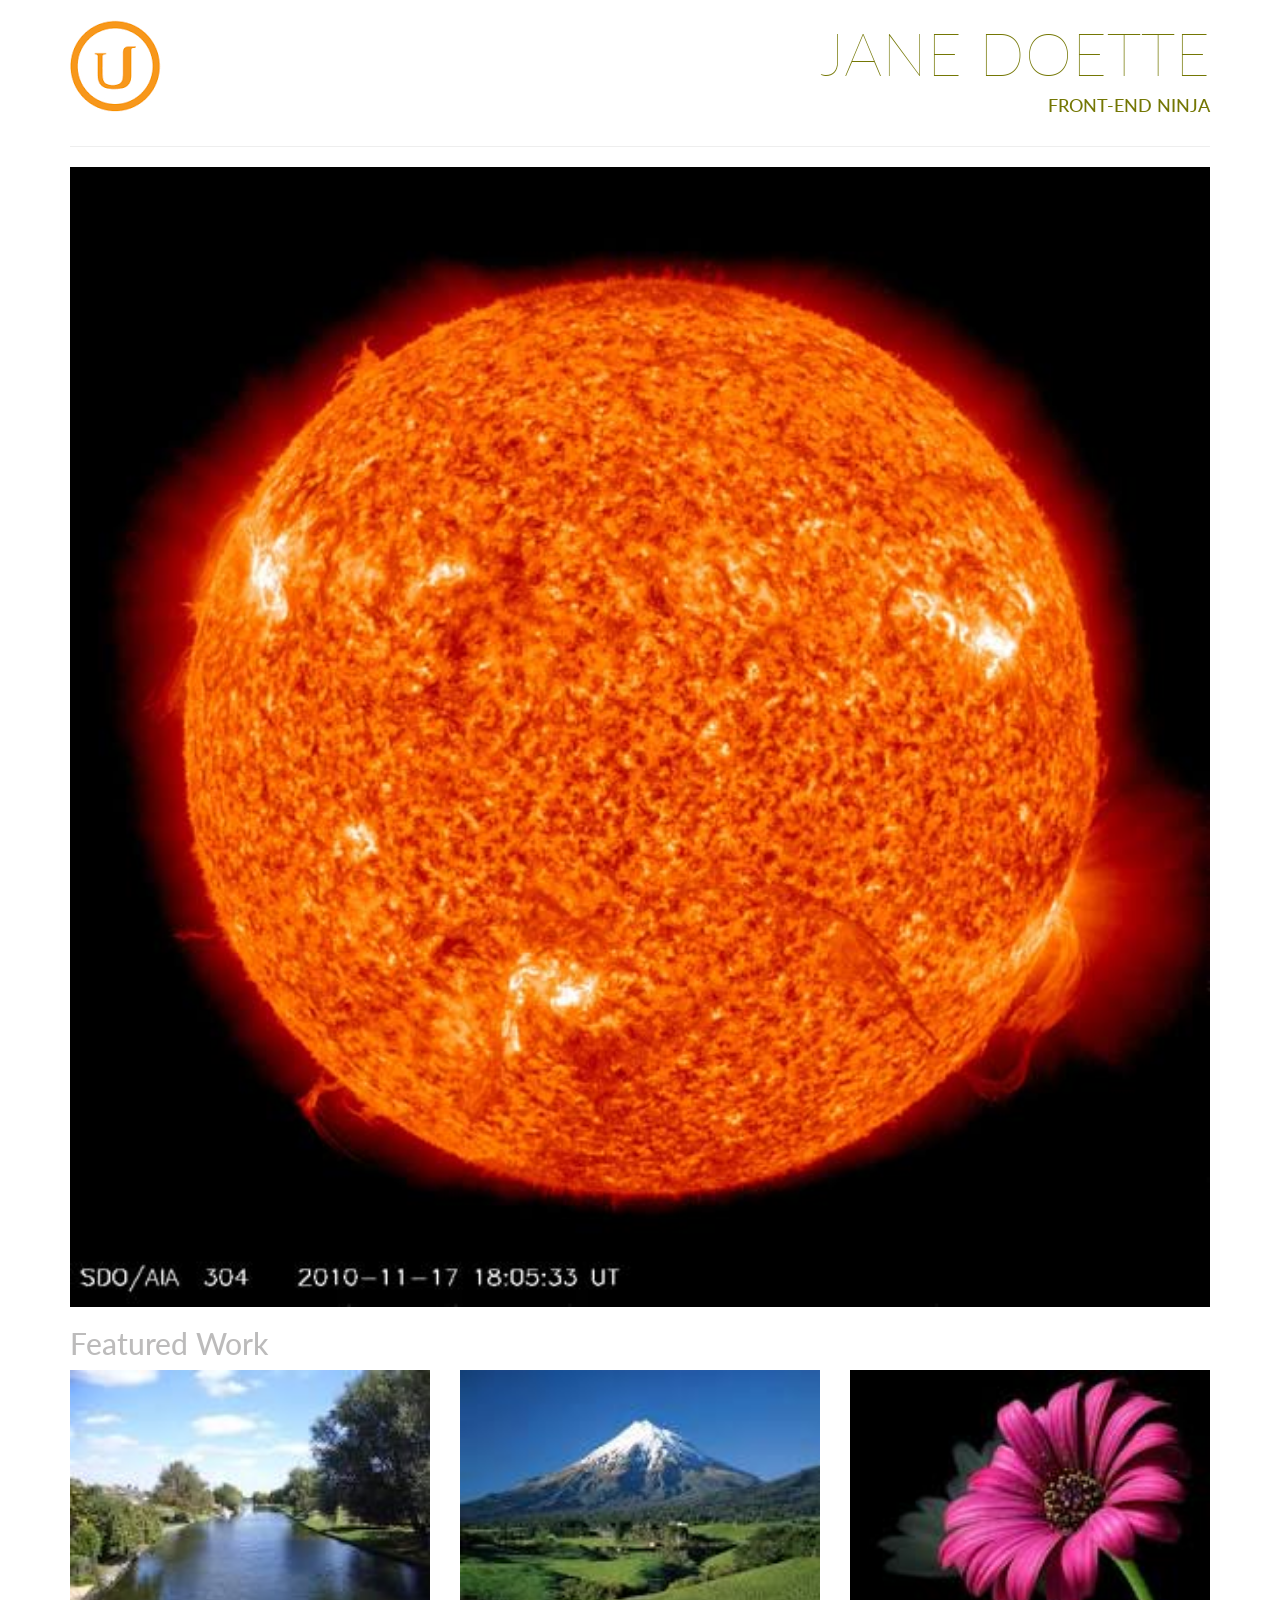
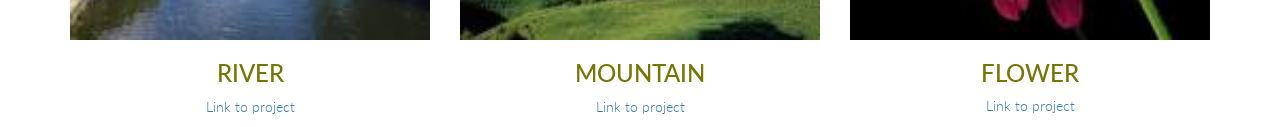
==== Intro to html and css/index.html @ af129026 "Html & Css assignment done" ====
<!DOCTYPE html>
<html lang="en">
    <head>
        <meta charset="utf-8">
        <meta http-equiv="X-UA-Compatible" content="IE-edge">
        <meta name="viewport" content="width=device-width, initial-scale=1">
        <title>Nature Portfolio</title>
        <link rel="stylesheet" href="css/bootstrap.min.css">
        <link rel="stylesheet" href="css/stylesnature.css">
        <script language="javascript" type="text/javascript" src="js/bootstrap.min.js"></script>
        <script type="text/javascript" src="http://ajax.googleapis.com/ajax/libs/jquery/1.7.1/jquery.min.js"></script>

        <link href='https://fonts.googleapis.com/css?family=Lato:300' rel='stylesheet' type='text/css'>
    </head>
    <body>
        <div class="container">
            <div class="row">
                <div class="col-md-6">
		  <img class="title-logo"src="images/logo.jpg" alt="udacity logo">
                </div>
                <div class="col-md-6 text-right text-uppercase">
                    <h1 class="title-super text-thin">Jane Doette</h1>
                    <h4>Front-end Ninja</h4>
                </div>
            </div>
            <div class="row">
                <div class="col-md-12">
                    <hr>
		        </div>
	        </div>
	        <div class="row">
		        <div class="col-md-12">
                    <img class="img-responsive" src="images/sun.jpg" width="100%" alt="main sun image">
                </div>
            </div>
            <div class="row">
                <div class="col-md-12">
                    <h2 class="text-muted">Featured Work</h2>
                </div>
            </div>
            <div class="row text-center">
                <div class="col-md-4">
                    <img class="img-responsive" width="100%" src="images/river.jpg" alt="river image">
                    <h3 class="text-uppercase">River</h3>
                    <p><a href="http://github.com">Link to project</a></p>
                </div>
                <div class="col-md-4">
                    <img class="img-responsive" width="100%" src="images/mountain.jpg" alt="mountain image">
                    <h3 class="text-uppercase">Mountain</h3>
                    <p><a href="http://github.com">Link to project</a></p>
                </div>
                <div class="col-md-4">
                    <img class="img-responsive" width="100%" src="images/flower.jpg" alt="flower image">
                    <h3 class="text-uppercase">Flower</h3>
                    <p><a href="http://github.com">Link to project</a></p>
                </div>
                
            </div>
        </div>
    </body>
</html>
---- Intro to html and css/css/stylesnature.css ----
body{
	font-family: 'Lato', sans-serif;
	color: #747704;
	font-weight: 300;
}
.text-muted {
	color: #bcbbbb;
}
.text-thin{
    font-weight: 100;
}
.title-super{
	font-size: 60px;
}
.title-logo{
	margin-top: 20px;
}
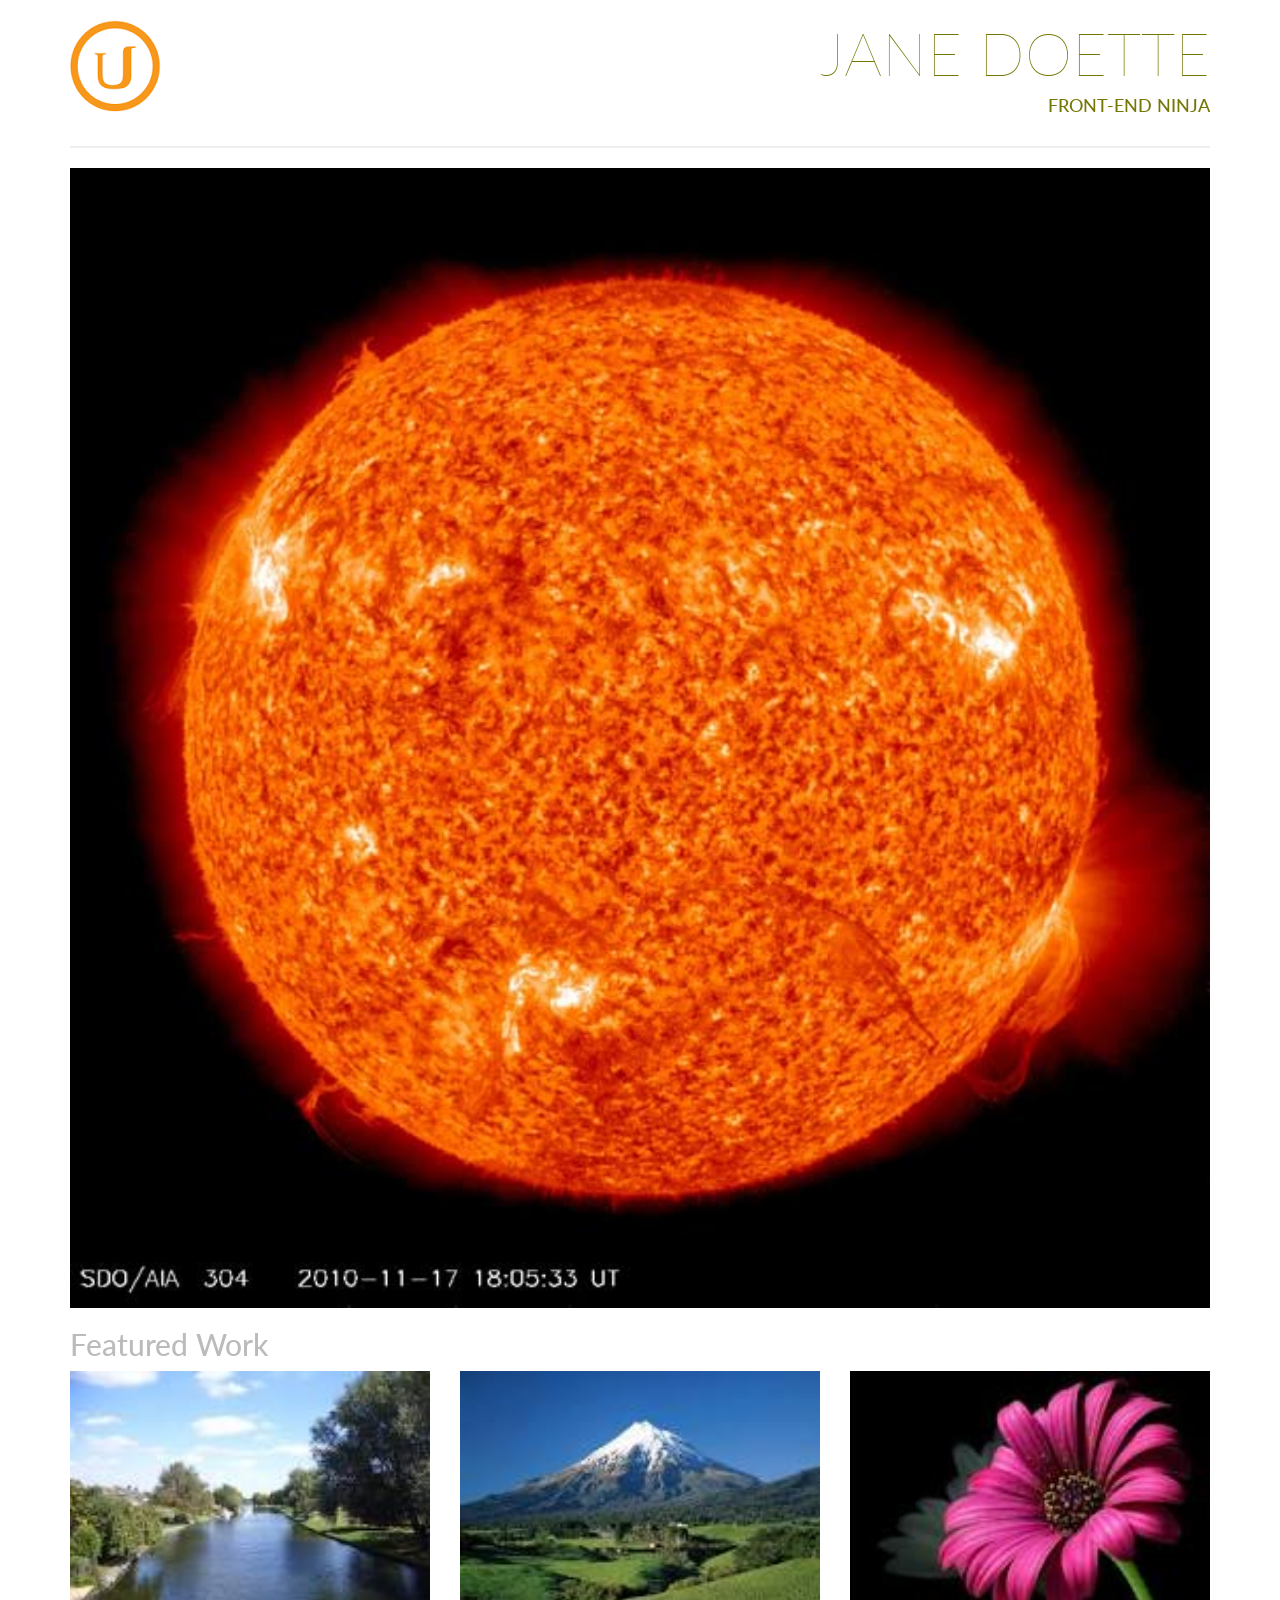
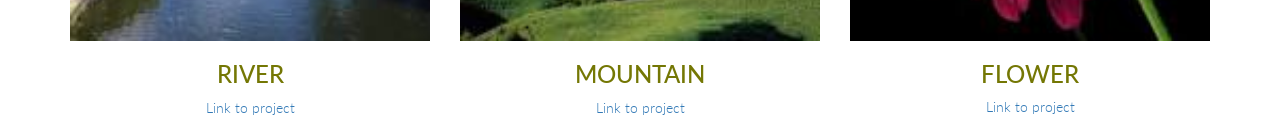
==== commit 2f1a9bf9: "HTML and CSS corrections added according to review" ====
--- a/Intro to html and css/index.html
+++ b/Intro to html and css/index.html
@@ -7,54 +7,49 @@
         <title>Nature Portfolio</title>
         <link rel="stylesheet" href="css/bootstrap.min.css">
         <link rel="stylesheet" href="css/stylesnature.css">
-        <script language="javascript" type="text/javascript" src="js/bootstrap.min.js"></script>
-        <script type="text/javascript" src="http://ajax.googleapis.com/ajax/libs/jquery/1.7.1/jquery.min.js"></script>
+        
 
-        <link href='https://fonts.googleapis.com/css?family=Lato:300' rel='stylesheet' type='text/css'>
+        <link href="https://fonts.googleapis.com/css?family=Lato:300" rel="stylesheet" type="text/css">
     </head>
     <body>
         <div class="container">
             <div class="row">
                 <div class="col-md-6">
-		  <img class="title-logo"src="images/logo.jpg" alt="udacity logo">
+		            <img class="title-logo"src="images/logo.jpg" alt="udacity logo">
                 </div>
                 <div class="col-md-6 text-right text-uppercase">
                     <h1 class="title-super text-thin">Jane Doette</h1>
                     <h4>Front-end Ninja</h4>
                 </div>
             </div>
-            <div class="row">
-                <div class="col-md-12">
-                    <hr>
-		        </div>
-	        </div>
+            
 	        <div class="row">
 		        <div class="col-md-12">
-                    <img class="img-responsive" src="images/sun.jpg" width="100%" alt="main sun image">
+                <hr>
+                    <img class="img-responsive" src="images/sun.jpg"  alt="main sun image">
                 </div>
             </div>
-            <div class="row">
-                <div class="col-md-12">
+            <div class="row" style="color: #ffffff">
+                <div class="col-md-12" >
                     <h2 class="text-muted">Featured Work</h2>
                 </div>
             </div>
             <div class="row text-center">
                 <div class="col-md-4">
-                    <img class="img-responsive" width="100%" src="images/river.jpg" alt="river image">
+                    <img class="img-responsive"  src="images/river.jpg" alt="river image">
                     <h3 class="text-uppercase">River</h3>
-                    <p><a href="http://github.com">Link to project</a></p>
+                    <p><a href="http://github.com" target="_blank">Link to project</a></p>
                 </div>
                 <div class="col-md-4">
-                    <img class="img-responsive" width="100%" src="images/mountain.jpg" alt="mountain image">
+                    <img class="img-responsive"  src="images/mountain.jpg" alt="mountain image">
                     <h3 class="text-uppercase">Mountain</h3>
-                    <p><a href="http://github.com">Link to project</a></p>
+                    <p><a href="http://github.com" target="_blank">Link to project</a></p>
                 </div>
                 <div class="col-md-4">
-                    <img class="img-responsive" width="100%" src="images/flower.jpg" alt="flower image">
+                    <img class="img-responsive"  src="images/flower.jpg" alt="flower image">
                     <h3 class="text-uppercase">Flower</h3>
-                    <p><a href="http://github.com">Link to project</a></p>
+                    <p><a href="http://github.com" target="_blank">Link to project</a></p>
                 </div>
-                
             </div>
         </div>
     </body>
--- a/Intro to html and css/css/stylesnature.css
+++ b/Intro to html and css/css/stylesnature.css
@@ -3,15 +3,27 @@
 	color: #747704;
 	font-weight: 300;
 }
+
 .text-muted {
 	color: #bcbbbb;
 }
+
 .text-thin{
     font-weight: 100;
 }
+
 .title-super{
 	font-size: 60px;
 }
+
 .title-logo{
 	margin-top: 20px;
+}
+
+hr{
+	border-width: 2px;
+}
+.img-responsive{
+	width: 100%;
+	height: auto;
 }
